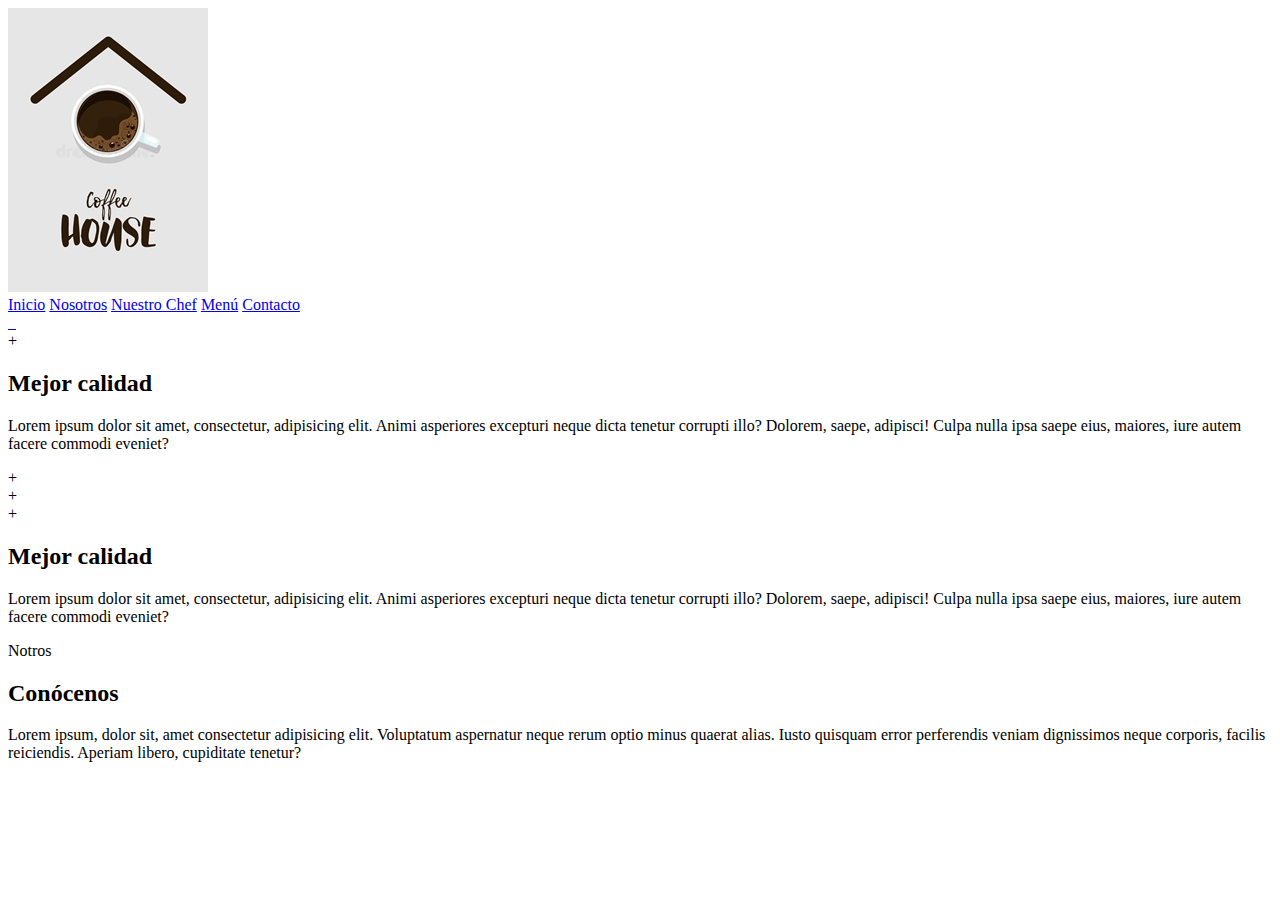
==== Pagina/Coffe and cake/index.html @ a86cb317 "fixing" ====
<!DOCTYPE html>
<html lang="es">
<head>
	<meta charset="UTF-8">
	<meta name="viewport" content="width=device-width, initial-scale=1.0">
	<title>Coffe and cake</title>
	<link rel="stylesheet" type="text/css" href="css/font-awesome.min.css">
	<link rel="preconnect" href="https://fonts.googleapis.com">
	<link rel="preconnect" href="https://fonts.gstatic.com" crossorigin>
	<link href="https://fonts.googleapis.com/css2?family=Playfair+Display&family=Poppins:wght@100&display=swap" rel="stylesheet">
	<link rel="stylesheet" type="text/css" href="css/estilos.css">
</head>
<body>
	
	<!-- encabezado -->
	<header>
		
		<div class="menu-bar-pc">
			<a href="#" class="logo">
				<img src="image/logo.jpg" alt="">
			</a>

			<nav class="menu-principal">
				<a href="#">Inicio</a>
				<a href="#">Nosotros</a>
				<a href="#">Nuestro Chef</a>
				<a href="#">Menú</a>
				<a href="#">Contacto</a>
			</nav>

			<div class="top-redes">
				<a href="#">
					<i class="fa-brands fa-twitter"></i>	
				</a>

				<a href="#">
					<i class="fa-brands fa-facebook"></i>
				</a>

				<a href="#">
					<i class="fa-brands fa-instagram"></i>
				</a>

			</div>
		</div>

	</header>

	<!-- Main -->
	<section class="main">

		<!-- Portada-->
		
		<section class="portada" id="portada">

			<div class="col">
				<div class="foto izq lightbox">
					<div class="overlay">
						<i class="fa-solid fa-plus"></i>
					</div>
				</div>

				<div class="texto">
					<h2>Mejor calidad</h2>
					<p>Lorem ipsum dolor sit amet, consectetur, adipisicing elit. Animi asperiores excepturi neque dicta tenetur corrupti illo? Dolorem, saepe, adipisci! Culpa nulla ipsa saepe eius, maiores, iure autem facere commodi eveniet?</p>
				</div>

				<div class="foto-full izq lightbox">
					<div class="overlay">
						<i class="fa-solid fa-plus"></i>
					</div>
				</div>

			</div>

			<div class="col">
				<div class="foto-full der lightbox">
					<div class="overlay">
						<i class="fa-solid fa-plus"></i>
					</div>
				</div>

				<div class="foto der lightbox">
					<div class="overlay">
						<i class="fa-solid fa-plus"></i>
					</div>
				</div>

				<div class="texto">
					<h2>Mejor calidad</h2>
					<p>Lorem ipsum dolor sit amet, consectetur, adipisicing elit. Animi asperiores excepturi neque dicta tenetur corrupti illo? Dolorem, saepe, adipisci! Culpa nulla ipsa saepe eius, maiores, iure autem facere commodi eveniet?</p>
				</div>

				
			</div>

		</section> <!-- portada -->

		<!-- Nosotros -->
		<section class="notros" id="nosotros">
			<div class="container">
				<div class="col izq">
					<div class="titulo-seccion">
						<p>Notros</p>
						<h2>Conócenos</h2>
					</div>
				</div>
				<div class="col der">
					<div class="texto">
						<p>Lorem ipsum, dolor sit, amet consectetur adipisicing elit. Voluptatum aspernatur neque rerum optio minus quaerat alias. Iusto quisquam error perferendis veniam dignissimos neque corporis, facilis reiciendis. Aperiam libero, cupiditate tenetur?</p>
					</div>
				</div>
			</div>
		</section>

	</section> <!-- main -->
	
</body>
</html>
---- Pagina/Coffe and cake/css/estilos.css ----
.contenedor {
  background: #000;
  width: 400px;
  margin: 0 auto;
  height: 400px;
}
.contenedor h1 {
  color: #fff;
}
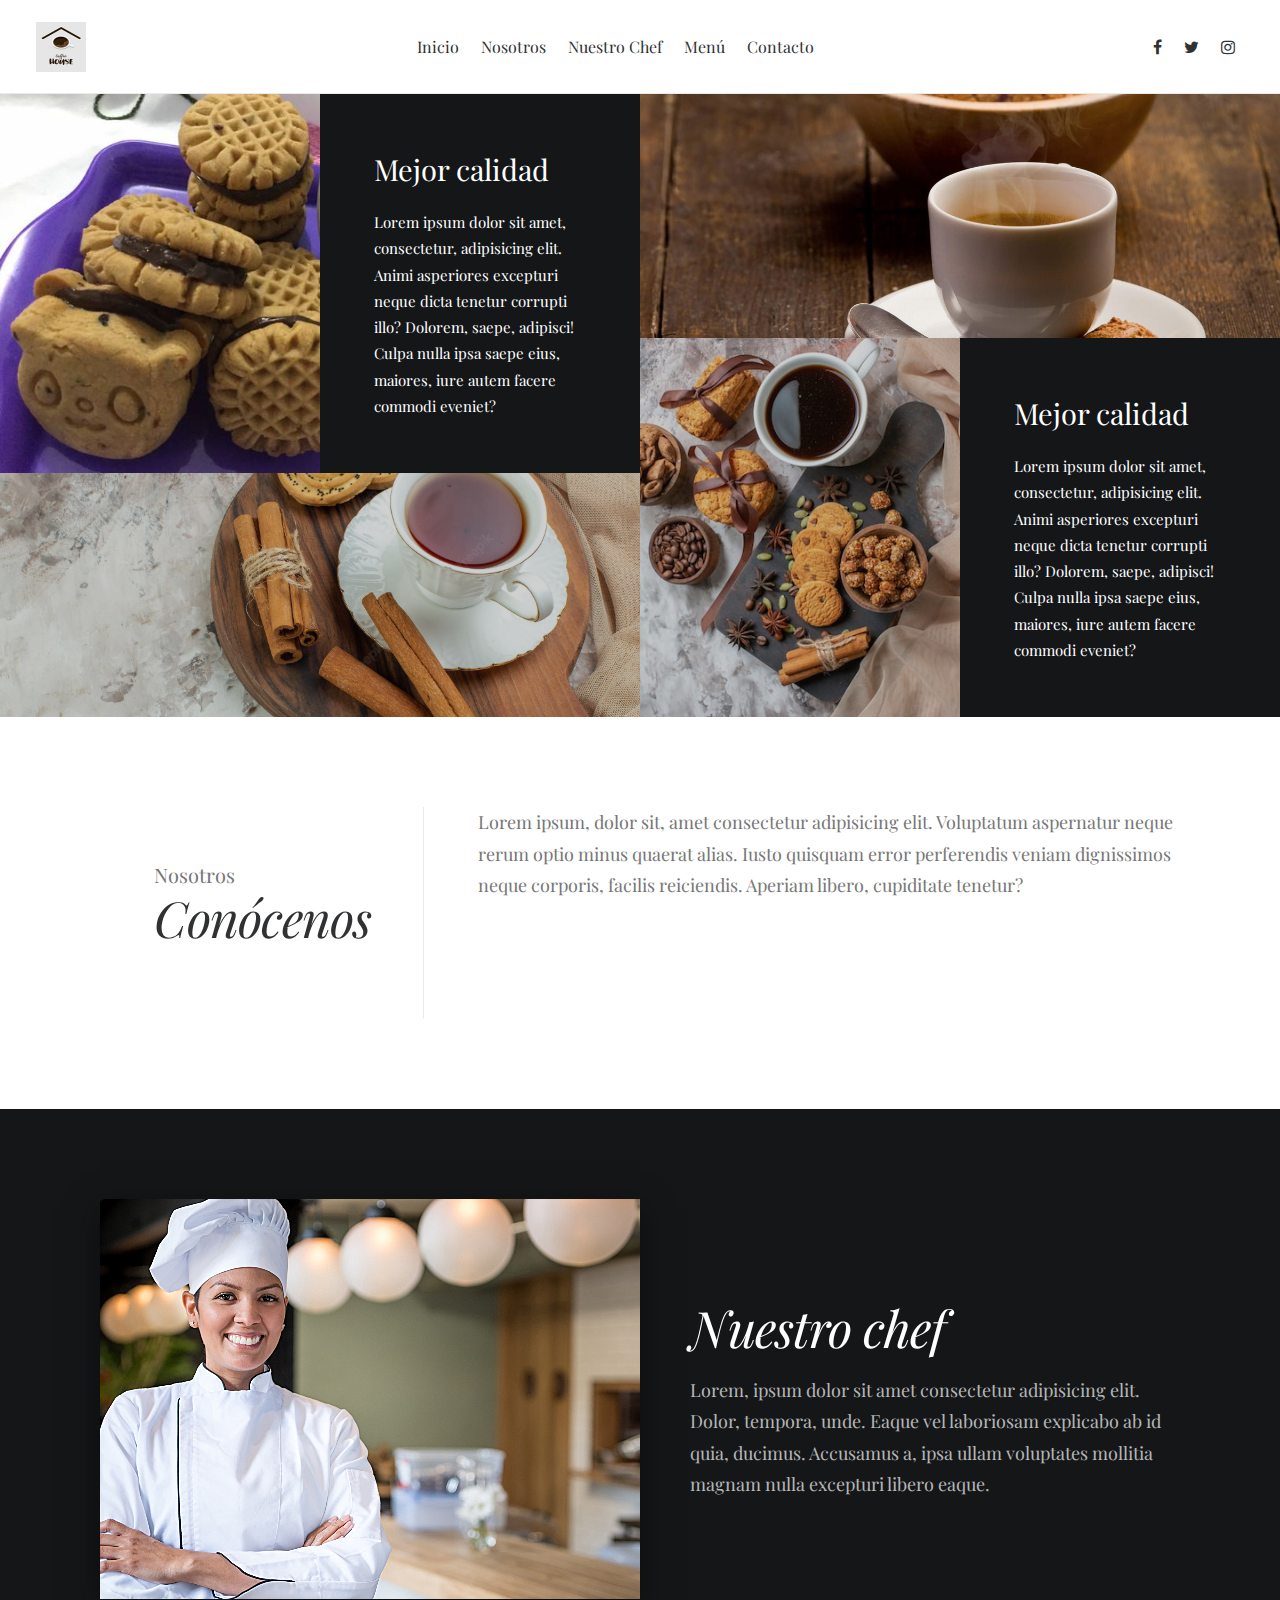
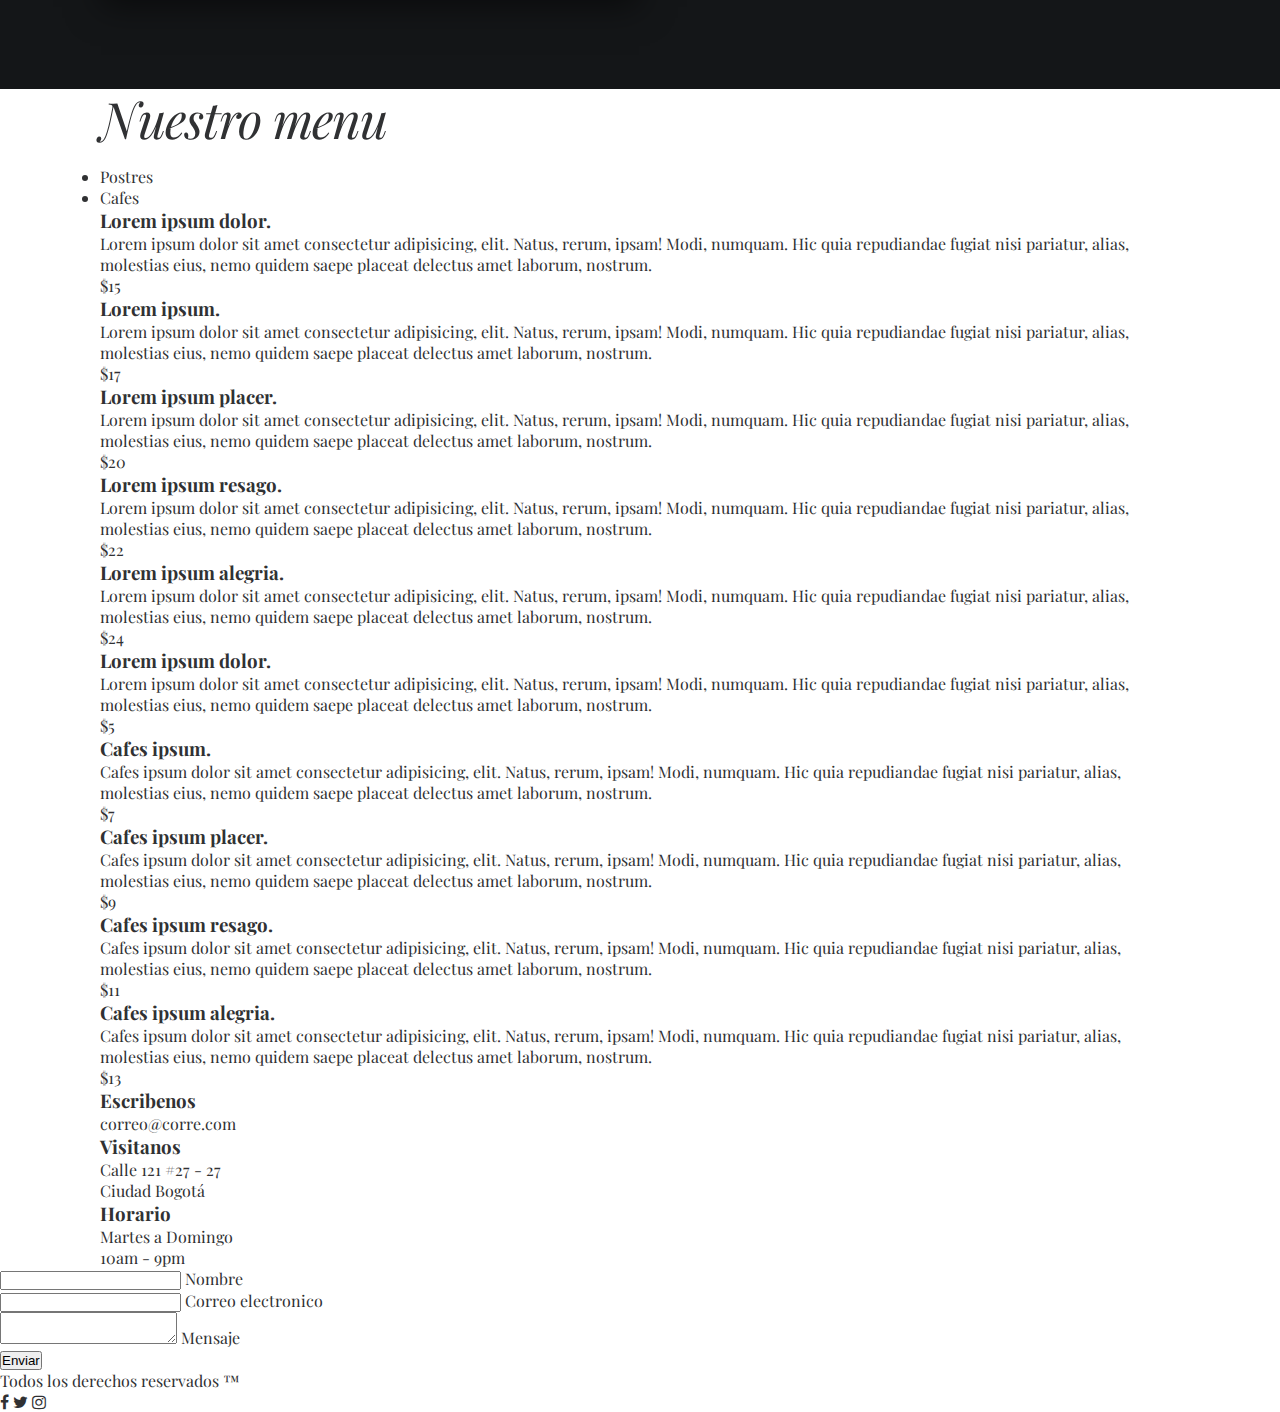
==== commit d4b7d0b1: "fix page" ====
--- a/Pagina/Coffe and cake/index.html
+++ b/Pagina/Coffe and cake/index.html
@@ -3,15 +3,15 @@
 <head>
 	<meta charset="UTF-8">
 	<meta name="viewport" content="width=device-width, initial-scale=1.0">
-	<title>Coffe and cake</title>
-	<link rel="stylesheet" type="text/css" href="css/font-awesome.min.css">
+	<title>Coffe and cake</title>	
+	<link rel="stylesheet" href="https://cdnjs.cloudflare.com/ajax/libs/font-awesome/4.7.0/css/font-awesome.min.css">
 	<link rel="preconnect" href="https://fonts.googleapis.com">
 	<link rel="preconnect" href="https://fonts.gstatic.com" crossorigin>
 	<link href="https://fonts.googleapis.com/css2?family=Playfair+Display&family=Poppins:wght@100&display=swap" rel="stylesheet">
 	<link rel="stylesheet" type="text/css" href="css/estilos.css">
 </head>
 <body>
-	
+
 	<!-- encabezado -->
 	<header>
 		
@@ -30,15 +30,15 @@
 
 			<div class="top-redes">
 				<a href="#">
-					<i class="fa-brands fa-twitter"></i>	
-				</a>
-
-				<a href="#">
-					<i class="fa-brands fa-facebook"></i>
-				</a>
-
-				<a href="#">
-					<i class="fa-brands fa-instagram"></i>
+					<i class="fa fa-facebook"></i>	
+				</a>
+
+				<a href="#">
+					<i class="fa fa-twitter"></i>
+				</a>
+
+				<a href="#">
+					<i class="fa fa-instagram"></i>
 				</a>
 
 			</div>
@@ -56,7 +56,7 @@
 			<div class="col">
 				<div class="foto izq lightbox">
 					<div class="overlay">
-						<i class="fa-solid fa-plus"></i>
+						<i class="fa fa-plus"></i>
 					</div>
 				</div>
 
@@ -67,7 +67,7 @@
 
 				<div class="foto-full izq lightbox">
 					<div class="overlay">
-						<i class="fa-solid fa-plus"></i>
+						<i class="fa fa-plus"></i>
 					</div>
 				</div>
 
@@ -76,13 +76,13 @@
 			<div class="col">
 				<div class="foto-full der lightbox">
 					<div class="overlay">
-						<i class="fa-solid fa-plus"></i>
+						<i class="fa fa-plus"></i>
 					</div>
 				</div>
 
 				<div class="foto der lightbox">
 					<div class="overlay">
-						<i class="fa-solid fa-plus"></i>
+						<i class="fa fa-plus"></i>
 					</div>
 				</div>
 
@@ -97,11 +97,11 @@
 		</section> <!-- portada -->
 
 		<!-- Nosotros -->
-		<section class="notros" id="nosotros">
+		<section class="nosotros" id="nosotros">
 			<div class="container">
 				<div class="col izq">
 					<div class="titulo-seccion">
-						<p>Notros</p>
+						<p>Nosotros</p>
 						<h2>Conócenos</h2>
 					</div>
 				</div>
@@ -111,9 +111,226 @@
 					</div>
 				</div>
 			</div>
-		</section>
+		</section> <!-- Nosotros -->
+
+		<!-- nuestro chef -->
+
+		<section class="chef" id="chef">
+			<div class="container">
+				<div class="col izq">
+					<div class="slider" id="slider">
+						<div class="slide foto1"></div>
+						<div class="slide foto2"></div>
+						<div class="slide foto3"></div>
+					</div>
+				</div>
+
+				<div class="col">
+					<div class="titulo-seccion">
+						<h2>Nuestro chef</h2>
+						<p>Lorem, ipsum dolor sit amet consectetur adipisicing elit. Dolor, tempora, unde. Eaque vel laboriosam explicabo ab id quia, ducimus. Accusamus a, ipsa ullam voluptates mollitia magnam nulla excepturi libero eaque.</p>
+					</div>
+				</div>
+			</div>
+		</section> <!-- nuestro chef -->
+
+		<!-- Nuestro menu	 -->
+
+		<section id="nuestro_menu" class="section menu-platos">
+			<div class="container">
+				<div class="titulo-seccion">
+					<h2>Nuestro menu</h2>
+				</div>
+
+				<div class="contenedor-menu">
+					<ul id="encabezado_menu" class="encabezado">
+						<li><a href="#postres">Postres</a></li>
+						<li><a href="#cafes">Cafes</a></li>
+					</ul>
+
+
+					<div class="contenido" id="contenido_menu">
+						<!-- Menu postres -->
+						<div id="postres">
+							<div class="item">
+								<div class="col izq">
+									<h3>Lorem ipsum dolor.</h3>
+									<p>Lorem ipsum dolor sit amet consectetur adipisicing, elit. Natus, rerum, ipsam! Modi, numquam. Hic quia repudiandae fugiat nisi pariatur, alias, molestias eius, nemo quidem saepe placeat delectus amet laborum, nostrum.</p>
+								</div>
+								<div class="col der">
+									<p class="precio">$15</p>
+								</div>
+							</div>
+							<div id="postres">
+							<div class="item">
+								<div class="col izq">
+									<h3>Lorem ipsum.</h3>
+									<p>Lorem ipsum dolor sit amet consectetur adipisicing, elit. Natus, rerum, ipsam! Modi, numquam. Hic quia repudiandae fugiat nisi pariatur, alias, molestias eius, nemo quidem saepe placeat delectus amet laborum, nostrum.</p>
+								</div>
+								<div class="col der">
+									<p class="precio">$17</p>
+								</div>
+							</div>
+							<div id="postres">
+							<div class="item">
+								<div class="col izq">
+									<h3>Lorem ipsum placer.</h3>
+									<p>Lorem ipsum dolor sit amet consectetur adipisicing, elit. Natus, rerum, ipsam! Modi, numquam. Hic quia repudiandae fugiat nisi pariatur, alias, molestias eius, nemo quidem saepe placeat delectus amet laborum, nostrum.</p>
+								</div>
+								<div class="col der">
+									<p class="precio">$20</p>
+								</div>
+							</div>
+							<div id="postres">
+							<div class="item">
+								<div class="col izq">
+									<h3>Lorem ipsum resago.</h3>
+									<p>Lorem ipsum dolor sit amet consectetur adipisicing, elit. Natus, rerum, ipsam! Modi, numquam. Hic quia repudiandae fugiat nisi pariatur, alias, molestias eius, nemo quidem saepe placeat delectus amet laborum, nostrum.</p>
+								</div>
+								<div class="col der">
+									<p class="precio">$22</p>
+								</div>
+							</div>
+							<div id="postres">
+							<div class="item">
+								<div class="col izq">
+									<h3>Lorem ipsum alegria.</h3>
+									<p>Lorem ipsum dolor sit amet consectetur adipisicing, elit. Natus, rerum, ipsam! Modi, numquam. Hic quia repudiandae fugiat nisi pariatur, alias, molestias eius, nemo quidem saepe placeat delectus amet laborum, nostrum.</p>
+								</div>
+								<div class="col der">
+									<p class="precio">$24</p>
+								</div>
+							</div>
+						</div> <!-- Menu Postres -->
+
+						<!-- Menu Cafes -->
+						<div id="cafes">
+							<div class="item">
+								<div class="col izq">
+									<h3>Lorem ipsum dolor.</h3>
+									<p>Lorem ipsum dolor sit amet consectetur adipisicing, elit. Natus, rerum, ipsam! Modi, numquam. Hic quia repudiandae fugiat nisi pariatur, alias, molestias eius, nemo quidem saepe placeat delectus amet laborum, nostrum.</p>
+								</div>
+								<div class="col der">
+									<p class="precio">$5</p>
+								</div>
+							</div>
+							<div id="cafes">
+							<div class="item">
+								<div class="col izq">
+									<h3>Cafes ipsum.</h3>
+									<p>Cafes ipsum dolor sit amet consectetur adipisicing, elit. Natus, rerum, ipsam! Modi, numquam. Hic quia repudiandae fugiat nisi pariatur, alias, molestias eius, nemo quidem saepe placeat delectus amet laborum, nostrum.</p>
+								</div>
+								<div class="col der">
+									<p class="precio">$7</p>
+								</div>
+							</div>
+							<div id="cafes">
+							<div class="item">
+								<div class="col izq">
+									<h3>Cafes ipsum placer.</h3>
+									<p>Cafes ipsum dolor sit amet consectetur adipisicing, elit. Natus, rerum, ipsam! Modi, numquam. Hic quia repudiandae fugiat nisi pariatur, alias, molestias eius, nemo quidem saepe placeat delectus amet laborum, nostrum.</p>
+								</div>
+								<div class="col der">
+									<p class="precio">$9</p>
+								</div>
+							</div>
+							<div id="cafes">
+							<div class="item">
+								<div class="col izq">
+									<h3>Cafes ipsum resago.</h3>
+									<p>Cafes ipsum dolor sit amet consectetur adipisicing, elit. Natus, rerum, ipsam! Modi, numquam. Hic quia repudiandae fugiat nisi pariatur, alias, molestias eius, nemo quidem saepe placeat delectus amet laborum, nostrum.</p>
+								</div>
+								<div class="col der">
+									<p class="precio">$11</p>
+								</div>
+							</div>
+							<div id="cafes">
+							<div class="item">
+								<div class="col izq">
+									<h3>Cafes ipsum alegria.</h3>
+									<p>Cafes ipsum dolor sit amet consectetur adipisicing, elit. Natus, rerum, ipsam! Modi, numquam. Hic quia repudiandae fugiat nisi pariatur, alias, molestias eius, nemo quidem saepe placeat delectus amet laborum, nostrum.</p>
+								</div>
+								<div class="col der">
+									<p class="precio">$13</p>
+								</div>
+							</div>
+						</div> <!-- Menu Cafes -->
+					</div>
+				</div>
+			</div>
+		</section> <!-- Nuestro Menu -->
+
+		<!-- Contacto -->
+
+		<section class="contacto" id="contacto">
+			
+			<div class="datos parallax">
+				<div class="overlay">
+					
+				</div>
+				<div class="container">
+					<div class="blurb">
+						<h3>Escribenos</h3>
+						<p>correo@corre.com</p>
+					</div>
+
+					<div class="blurb">
+						<h3>Visitanos</h3>
+						<p>Calle 121 #27 - 27 <br> Ciudad Bogotá</p>
+					</div>
+
+					<div class="blurb">
+						<h3>Horario</h3>
+						<p>Martes a Domingo <br> 10am - 9pm</p>
+					</div>
+				</div>
+			</div>
+
+			<div class="formulario">
+				<form action="" class="formulario_contacto" name="formulario_contacto">
+					<div>
+						<div class="input-group">
+							<input type="text" id="nombre" name="nombre">
+							<label class="label" for="nombre">Nombre</label>
+						</div>
+
+						<div class="input-group">
+							<input type="email" id="email" name="email">
+							<label class="label" for="email">Correo electronico</label>
+						</div>
+
+						<div class="input-group">
+							<textarea name="mensaje" id="mensaje"></textarea>
+							<label class="label" for="mensaje">Mensaje</label>
+						</div>
+
+						<input type="submit" value="Enviar">
+
+					</div>
+				</form>
+			</div>
+
+		</section> <!-- contacto -->
 
 	</section> <!-- main -->
+
+	<footer>
+		<p class="copyright">Todos los derechos reservados ™</p>
+		<div class="bottom-redes">
+				<a href="#">
+					<i class="fa fa-facebook"></i>	
+				</a>
+
+				<a href="#">
+					<i class="fa fa-twitter"></i>
+				</a>
+
+				<a href="#">
+					<i class="fa fa-instagram"></i>
+				</a>
+
+			</div>
+	</footer>
 	
 </body>
 </html>--- a/Pagina/Coffe and cake/css/estilos.css
+++ b/Pagina/Coffe and cake/css/estilos.css
@@ -1,9 +1,291 @@
-.contenedor {
-  background: #000;
-  width: 400px;
+/*------------------------------------------------*/
+/*Variables*/
+/*------------------------------------------------*/
+/*Colores*/
+/*Fuentes*/
+/*------------------------------------------------*/
+/*Generales*/
+/*------------------------------------------------*/
+* {
+  margin: 0;
+  padding: 0;
+  -webkit-box-sizing: border-box;
+  box-sizing: border-box;
+}
+body {
+  font-size: 16px;
+  font-family: 'Playfair Display', serif;
+  color: #303133;
+}
+.container {
+  widows: 90%;
+  max-width: 1080px;
   margin: 0 auto;
-  height: 400px;
-}
-.contenedor h1 {
+}
+img {
+  vertical-align: top;
+  max-width: 100%;
+}
+a {
+  text-decoration: none;
+  color: #303133;
+  -webkit-transition: all 0.3s ease;
+  transition: all 0.3s ease;
+}
+a:hover {
+  color: rgba(48, 49, 51, 0.5);
+}
+.titulo-seccion h2 {
+  font-size: 3.125rem;
+  font-weight: 400;
+  line-height: 3.6875rem;
+  margin-bottom: 1.125rem;
+  font-style: italic;
+  letter-spacing: -0.02em;
+}
+.titulo-seccion p {
+  font-size: 1.25rem;
+  color: #777;
+}
+/*------------------------------------------------*/
+/*Encabezado*/
+/*------------------------------------------------*/
+header .menu-bar-pc {
+  background: #fff;
+  width: 100%;
+  position: fixed;
+  z-index: 99;
+  top: 0;
+  padding: 0 2.25rem;
+  display: -webkit-box;
+  display: -ms-flexbox;
+  display: flex;
+  -webkit-box-orient: horizontal;
+  -webkit-box-direction: normal;
+      -ms-flex-direction: row;
+          flex-direction: row;
+  -webkit-box-pack: justify;
+      -ms-flex-pack: justify;
+          justify-content: space-between;
+  -webkit-box-align: center;
+      -ms-flex-align: center;
+          align-items: center;
+  min-height: 5.875rem;
+  border-bottom: 1px solid #eaeaea;
+}
+header .menu-bar-pc .logo {
+  max-width: 3.125rem;
+}
+header .menu-bar-pc .menu-principal a {
+  padding: 0 0.5625rem;
+}
+header .menu-bar-pc .top-redes a {
+  padding: 0 0.5625rem;
+}
+/*------------------------------------------------*/
+/*Main*/
+/*------------------------------------------------*/
+.main {
+  margin-top: 5.875rem;
+  /*portada*/
+  /*Nosotros*/
+}
+.main .portada {
+  display: -webkit-box;
+  display: -ms-flexbox;
+  display: flex;
+  -ms-flex-wrap: wrap;
+      flex-wrap: wrap;
+  -webkit-box-pack: justify;
+      -ms-flex-pack: justify;
+          justify-content: space-between;
+}
+.main .portada .col {
+  width: 50%;
+  background: #141618;
   color: #fff;
-}
+  display: -webkit-box;
+  display: -ms-flexbox;
+  display: flex;
+  -ms-flex-wrap: wrap;
+      flex-wrap: wrap;
+}
+.main .portada .col .foto {
+  background-size: cover;
+  background-position: center;
+  width: 50%;
+}
+.main .portada .col .foto.izq {
+  background-image: url('../image/portada 1.jpg');
+  background-position: left;
+}
+.main .portada .col .foto.der {
+  background-image: url('../image/portada 4.jpg');
+  opacity: 0.8;
+}
+.main .portada .col .foto .overlay {
+  opacity: 0;
+  width: 100%;
+  height: 100%;
+  background: rgba(20, 22, 24, 0.4);
+  position: relative;
+  cursor: pointer;
+  -webkit-transition: all 0.3s ease;
+  transition: all 0.3s ease;
+}
+.main .portada .col .foto .overlay:hover {
+  opacity: 2;
+}
+.main .portada .col .foto .overlay i {
+  position: absolute;
+  top: 50%;
+  left: 50%;
+  -webkit-transform: translate(-50%, -50%);
+          transform: translate(-50%, -50%);
+  font-size: 1.5625rem;
+}
+.main .portada .col .texto {
+  width: 50%;
+  padding: 3.375rem;
+}
+.main .portada .col .texto h2 {
+  font-size: 1.8125rem;
+  font-weight: 400;
+  line-height: 2.6875rem;
+  margin-bottom: 1.125rem;
+}
+.main .portada .col .texto p {
+  font-size: 0.9375rem;
+  line-height: 1.75;
+}
+.main .portada .col .foto-full {
+  width: 100%;
+  min-height: 15.25rem;
+  background-size: cover;
+  background-position: center;
+}
+.main .portada .col .foto-full.izq {
+  background-image: url('../image/portada 2.jpg');
+  opacity: 0.8;
+}
+.main .portada .col .foto-full.der {
+  background-image: url('../image/portada 3.jpg');
+}
+.main .portada .col .foto-full .overlay {
+  opacity: 0;
+  width: 100%;
+  height: 100%;
+  background: rgba(20, 22, 24, 0.4);
+  position: relative;
+  cursor: pointer;
+  -webkit-transition: all 0.3s ease;
+  transition: all 0.3s ease;
+}
+.main .portada .col .foto-full .overlay:hover {
+  opacity: 2;
+}
+.main .portada .col .foto-full .overlay i {
+  position: absolute;
+  top: 50%;
+  left: 50%;
+  -webkit-transform: translate(-50%, -50%);
+          transform: translate(-50%, -50%);
+  font-size: 1.5625rem;
+}
+.main .nosotros {
+  padding: 5.625rem 0;
+}
+.main .nosotros .container {
+  display: -webkit-box;
+  display: -ms-flexbox;
+  display: flex;
+  -webkit-box-orient: horizontal;
+  -webkit-box-direction: normal;
+      -ms-flex-direction: row;
+          flex-direction: row;
+  -ms-flex-wrap: wrap;
+      flex-wrap: wrap;
+}
+.main .nosotros .container .col.izq {
+  width: 30%;
+  border-right: 1px solid #eaeaea;
+  display: -webkit-box;
+  display: -ms-flexbox;
+  display: flex;
+  -webkit-box-align: center;
+      -ms-flex-align: center;
+          align-items: center;
+  padding: 5%;
+}
+.main .nosotros .container .col.der {
+  width: 70%;
+  padding-left: 5%;
+}
+.main .nosotros .container .col.der .texto p {
+  font-size: 1.125rem;
+  line-height: 1.75;
+  color: #777;
+}
+.main .chef {
+  background: #141618;
+  padding: 5.625rem 0;
+}
+.main .chef .container {
+  display: -webkit-box;
+  display: -ms-flexbox;
+  display: flex;
+  -webkit-box-orient: horizontal;
+  -webkit-box-direction: normal;
+      -ms-flex-direction: row;
+          flex-direction: row;
+  -ms-flex-wrap: wrap;
+      flex-wrap: wrap;
+  -webkit-box-align: center;
+      -ms-flex-align: center;
+          align-items: center;
+}
+.main .chef .container .col {
+  width: 50%;
+}
+.main .chef .container .col.izq {
+  -webkit-box-shadow: 0px 9px 32px -1px rgba(0, 0, 0, 0.5);
+          box-shadow: 0px 9px 32px -1px rgba(0, 0, 0, 0.5);
+  overflow: hidden;
+}
+.main .chef .container .col .titulo-seccion {
+  padding: 3.125rem;
+  padding-right: 0;
+}
+.main .chef .container .col .titulo-seccion h2 {
+  color: #fff;
+}
+.main .chef .container .col .titulo-seccion p {
+  color: rgba(255, 255, 255, 0.7);
+  padding-bottom: 1.125rem;
+  font-size: 1.125rem;
+  line-height: 1.75;
+}
+.main .chef .container .col .titulo-seccion p:last-child {
+  padding-bottom: 0;
+}
+.main .chef .container .col .slider {
+  width: 300%;
+  display: -webkit-box;
+  display: -ms-flexbox;
+  display: flex;
+}
+.main .chef .container .col .slider .slide {
+  width: 100%;
+  min-height: 400px;
+  background-size: cover;
+  background-position: center;
+}
+.main .chef .container .col .slider .slide.foto1 {
+  background-image: url('../image/chef.jpeg');
+}
+.main .chef .container .col .slider .slide.foto2 {
+  background-image: url('../image/chef2.jpg');
+}
+.main .chef .container .col .slider .slide.foto3 {
+  background-image: url('../image/chef3.jpeg');
+}
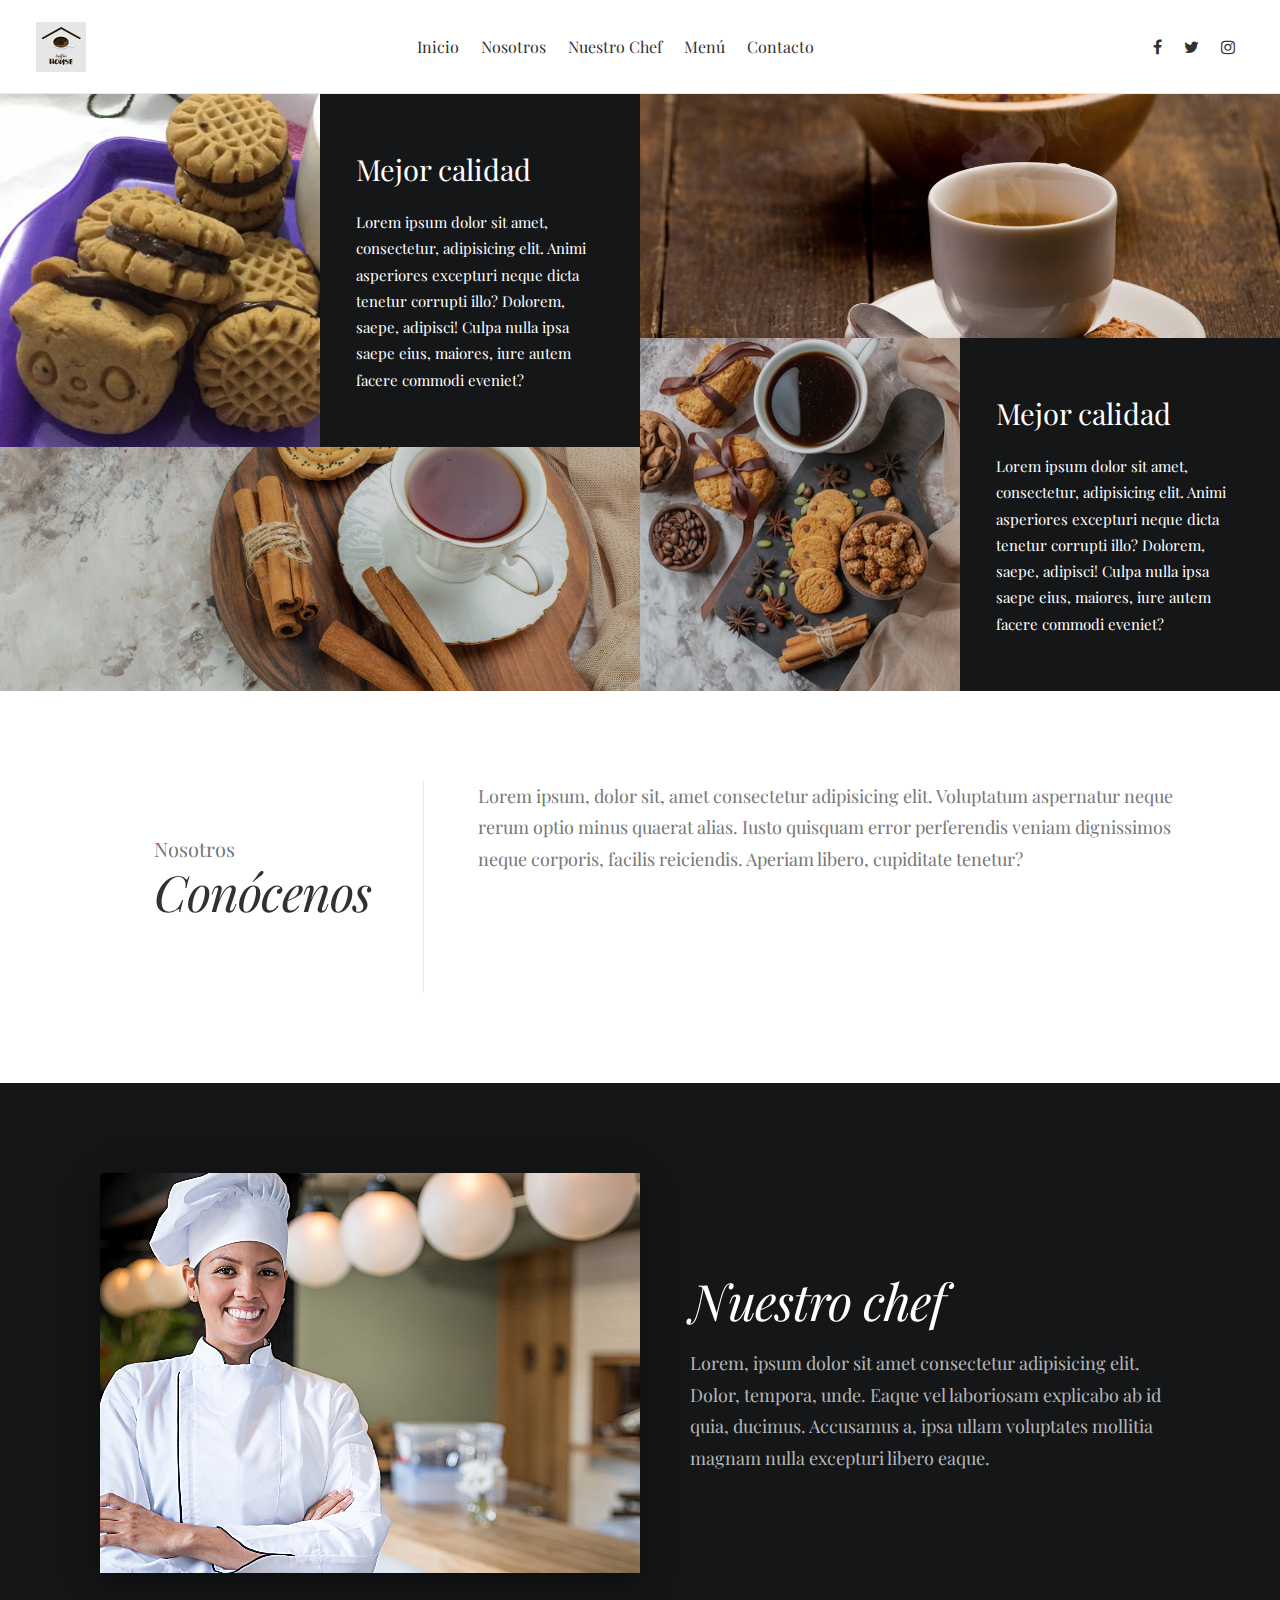
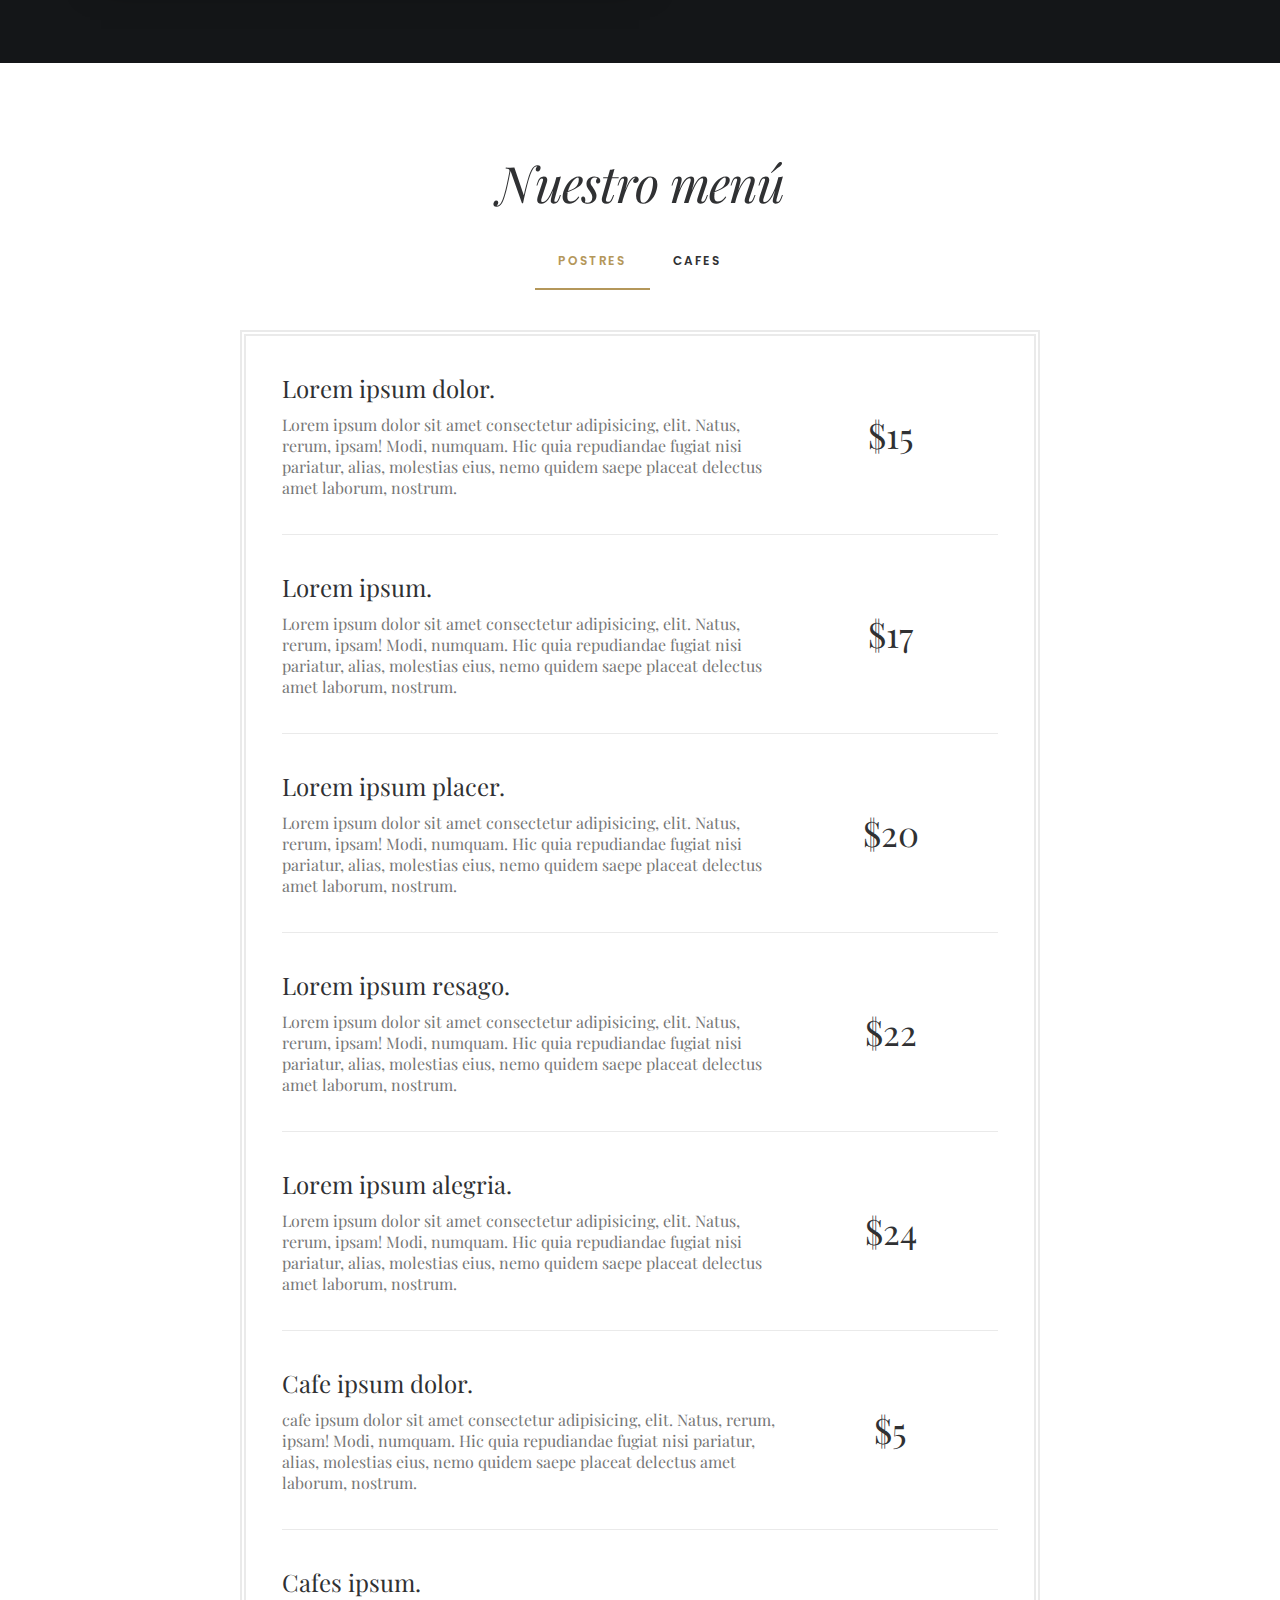
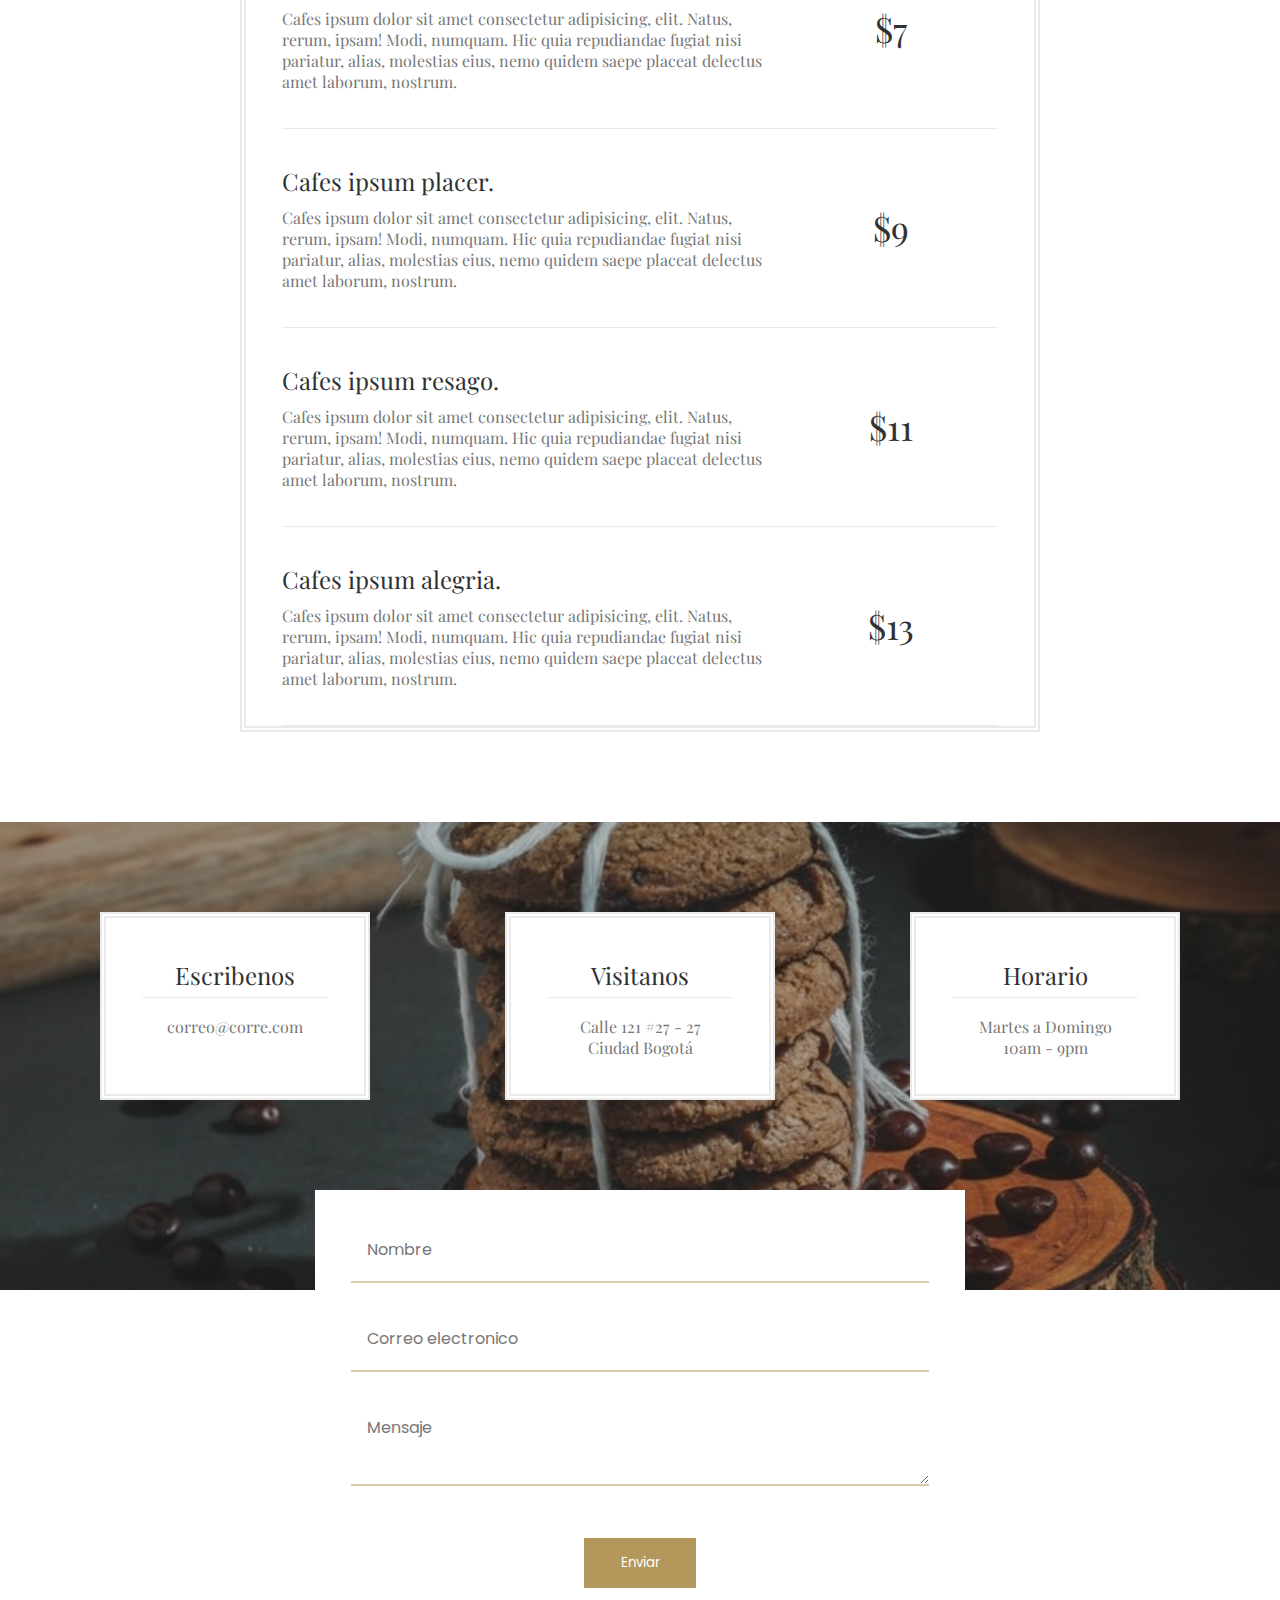
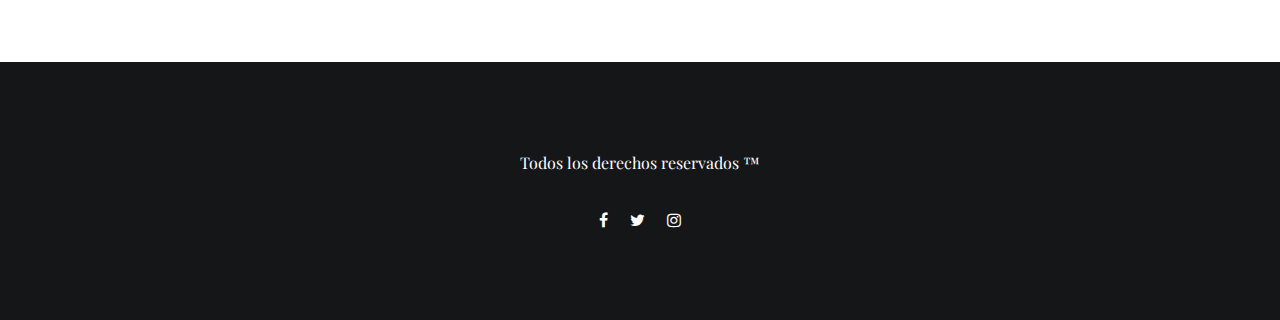
==== commit 51ec06e9: "page" ====
--- a/Pagina/Coffe and cake/index.html
+++ b/Pagina/Coffe and cake/index.html
@@ -139,19 +139,19 @@
 		<section id="nuestro_menu" class="section menu-platos">
 			<div class="container">
 				<div class="titulo-seccion">
-					<h2>Nuestro menu</h2>
+					<h2>Nuestro menú</h2>
 				</div>
 
 				<div class="contenedor-menu">
 					<ul id="encabezado_menu" class="encabezado">
-						<li><a href="#postres">Postres</a></li>
+						<li class="active"><a href="#postres">Postres</a></li>
 						<li><a href="#cafes">Cafes</a></li>
 					</ul>
 
 
 					<div class="contenido" id="contenido_menu">
 						<!-- Menu postres -->
-						<div id="postres">
+						<div  id="postres" class="active">
 							<div class="item">
 								<div class="col izq">
 									<h3>Lorem ipsum dolor.</h3>
@@ -207,8 +207,8 @@
 						<div id="cafes">
 							<div class="item">
 								<div class="col izq">
-									<h3>Lorem ipsum dolor.</h3>
-									<p>Lorem ipsum dolor sit amet consectetur adipisicing, elit. Natus, rerum, ipsam! Modi, numquam. Hic quia repudiandae fugiat nisi pariatur, alias, molestias eius, nemo quidem saepe placeat delectus amet laborum, nostrum.</p>
+									<h3>Cafe ipsum dolor.</h3>
+									<p>cafe ipsum dolor sit amet consectetur adipisicing, elit. Natus, rerum, ipsam! Modi, numquam. Hic quia repudiandae fugiat nisi pariatur, alias, molestias eius, nemo quidem saepe placeat delectus amet laborum, nostrum.</p>
 								</div>
 								<div class="col der">
 									<p class="precio">$5</p>
--- a/Pagina/Coffe and cake/css/estilos.css
+++ b/Pagina/Coffe and cake/css/estilos.css
@@ -289,3 +289,326 @@
 .main .chef .container .col .slider .slide.foto3 {
   background-image: url('../image/chef3.jpeg');
 }
+.main .menu-platos {
+  padding: 5.625rem 0;
+}
+.main .menu-platos .container .titulo-seccion h2 {
+  text-align: center;
+}
+.main .menu-platos .container .contenedor-menu {
+  margin-top: 2.5rem;
+}
+.main .menu-platos .container .contenedor-menu .encabezado {
+  font-weight: 600;
+  font-family: 'Poppins', serif;
+  letter-spacing: 0.1rem;
+  text-transform: uppercase;
+  list-style: none;
+  display: -webkit-box;
+  display: -ms-flexbox;
+  display: flex;
+  -webkit-box-pack: center;
+      -ms-flex-pack: center;
+          justify-content: center;
+}
+.main .menu-platos .container .contenedor-menu .encabezado li a {
+  font-size: 0.75rem;
+  padding: 0 1.4375rem 1.125rem 1.4375rem;
+  display: block;
+  cursor: pointer;
+  -webkit-transition: all 0.3s ease;
+  transition: all 0.3s ease;
+  border-bottom: 2px solid transparent;
+}
+.main .menu-platos .container .contenedor-menu .encabezado li a:hover {
+  color: #b4975a;
+}
+.main .menu-platos .container .contenedor-menu .encabezado li.active a {
+  color: #b4975a;
+  border-bottom: 2px solid #b4975a;
+}
+.main .menu-platos .container .contenedor-menu .contenido {
+  max-width: 50rem;
+  margin: 0 auto;
+  margin-top: 2.5rem;
+  border: 6px double #eaeaea;
+  padding: 0 2.25rem;
+}
+.main .menu-platos .container .contenedor-menu .contenido > div {
+  display: none;
+  -webkit-transition: all 0.3s ease;
+  transition: all 0.3s ease;
+}
+.main .menu-platos .container .contenedor-menu .contenido .active {
+  display: block;
+}
+.main .menu-platos .container .contenedor-menu .contenido .item {
+  display: -webkit-box;
+  display: -ms-flexbox;
+  display: flex;
+  -webkit-box-pack: justify;
+      -ms-flex-pack: justify;
+          justify-content: space-between;
+  -ms-flex-wrap: wrap;
+      flex-wrap: wrap;
+  -webkit-box-align: center;
+      -ms-flex-align: center;
+          align-items: center;
+  padding: 2.25rem 0;
+  border-bottom: 1px solid #eaeaea;
+}
+.main .menu-platos .container .contenedor-menu .contenido .item .col.izq {
+  width: 70%;
+}
+.main .menu-platos .container .contenedor-menu .contenido .item .col.izq h3 {
+  font-size: 1.5rem;
+  font-weight: 400;
+  margin-bottom: 0.625rem;
+}
+.main .menu-platos .container .contenedor-menu .contenido .item .col.izq p {
+  font-size: 1rem;
+  color: #777;
+}
+.main .menu-platos .container .contenedor-menu .contenido .item .col.der {
+  width: 30%;
+  text-align: center;
+  font-size: 2.1875rem;
+}
+.main .contacto .datos {
+  padding: 5.625rem 0 11.875rem 0;
+  position: relative;
+  background-image: url(../image/contacto.jpg);
+  background-size: cover;
+  background-position: center;
+}
+.main .contacto .datos .overlay {
+  position: absolute;
+  width: 100%;
+  height: 100%;
+  background: rgba(20, 22, 24, 0.3);
+  top: 0;
+  z-index: 1;
+}
+.main .contacto .datos .container {
+  position: relative;
+  z-index: 2;
+  display: -webkit-box;
+  display: -ms-flexbox;
+  display: flex;
+  -webkit-box-pack: justify;
+      -ms-flex-pack: justify;
+          justify-content: space-between;
+  -ms-flex-wrap: wrap;
+      flex-wrap: wrap;
+}
+.main .contacto .datos .container .blurb {
+  background: #fff;
+  border: 6px double #eaeaea;
+  padding: 2.25rem;
+  text-align: center;
+  width: 25%;
+}
+.main .contacto .datos .container .blurb h3 {
+  font-size: 1.5rem;
+  font-weight: 400;
+  line-height: 2.6875rem;
+  margin-bottom: 1.125rem;
+  border-bottom: 1px solid #eaeaea;
+}
+.main .contacto .datos .container .blurb p {
+  font-size: 1rem;
+  color: #777;
+}
+.main .contacto .formulario {
+  position: relative;
+  z-index: 3;
+  background: #fff;
+  max-width: 40.625rem;
+  margin: 0 auto;
+  padding: 2.25rem;
+  margin-top: -6.25rem;
+  width: 90%;
+}
+.main .contacto .formulario .formulario_contacto .input-group {
+  position: relative;
+  margin-bottom: 2rem;
+}
+.main .contacto .formulario .formulario_contacto .input-group input[type="text"],
+.main .contacto .formulario .formulario_contacto .input-group input[type="email"],
+.main .contacto .formulario .formulario_contacto .input-group textarea {
+  font-size: 1rem;
+  font-family: 'Poppins', serif;
+  color: #303133;
+  width: 100%;
+  outline: none;
+  padding: 0.9375rem 0;
+  background: none;
+  border: none;
+  border-bottom: 2px solid rgba(180, 151, 90, 0.5);
+  vertical-align: top;
+}
+.main .contacto .formulario .formulario_contacto .input-group input[type="text"]:focus,
+.main .contacto .formulario .formulario_contacto .input-group input[type="email"]:focus,
+.main .contacto .formulario .formulario_contacto .input-group textarea:focus {
+  border-bottom: 2px solid #b4975a;
+}
+.main .contacto .formulario .formulario_contacto .input-group textarea {
+  max-width: 100%;
+  max-height: 10.25rem;
+  min-height: 5.125rem;
+  min-width: 100%;
+}
+.main .contacto .formulario .formulario_contacto .input-group label {
+  color: #777;
+  font-family: 'Poppins', serif;
+}
+.main .contacto .formulario .formulario_contacto .input-group label.label {
+  position: absolute;
+  top: 1rem;
+  left: 0;
+  font-size: 1rem;
+  line-height: 1rem;
+  margin-left: 1rem;
+  -webkit-transition: all 0.3s ease;
+  transition: all 0.3s ease;
+}
+.main .contacto .formulario .formulario_contacto .input-group label.label.active {
+  top: -0.75rem;
+  margin-left: 0;
+  font-size: 0.75rem;
+  line-height: 0.75rem;
+  color: #777;
+}
+.main .contacto .formulario .formulario_contacto .input-group .erro {
+  position: absolute;
+  color: #ff3b3b;
+  font-family: 'Poppins', serif;
+  font-size: 0.875rem;
+}
+.main .contacto .formulario .formulario_contacto input[type="submit"] {
+  font-family: 'Poppins', serif;
+  background: #b4975a;
+  color: #fff;
+  border-radius: 1px;
+  border: 2px solid #fff;
+  cursor: pointer;
+  display: block;
+  margin: 0 auto;
+  margin-top: 3.125rem;
+  padding: 0.9375rem;
+  width: 20%;
+  outline: none;
+  -webkit-transition: all 0.3s ease;
+  transition: all 0.3s ease;
+}
+.main .contacto .formulario .formulario_contacto input[type="submit"]:hover {
+  background: #856e3c;
+}
+/*------------------------------------------------*/
+/*pie de pagina*/
+/*------------------------------------------------*/
+footer {
+  margin-top: 2.25rem;
+  background: #141618;
+  padding: 5.625rem 0;
+  text-align: center;
+  color: #fff;
+}
+footer .bottom-redes {
+  margin-top: 2.25rem;
+}
+footer .bottom-redes a {
+  padding: 0 0.5625rem;
+  color: #fff;
+  -webkit-transition: all 0.3s ease;
+  transition: all 0.3s ease;
+}
+footer .bottom-redes a:hover {
+  color: #b4975a;
+}
+/*------------------------------------------------*/
+/*Media Queries*/
+/*------------------------------------------------*/
+@media all and (max-width: 1500px) {
+  .main .portada .col .texto {
+    padding-left: 2.25rem;
+    padding-right: 2.25rem;
+  }
+}
+@media all and (max-width: 1199px) {
+  .main .portada .col .foto {
+    display: none;
+  }
+  .main .portada .col .foto {
+    width: 100%;
+  }
+}
+@media all and (max-width: 980px) {
+  .main .nosotros .container .col.izq {
+    width: 100%;
+    border-right: none;
+    border-bottom: 1px solid #eaeaea;
+    text-align: center;
+    display: block;
+    padding: 0;
+    margin-bottom: 2.25rem;
+  }
+  .main .nosotros .container .col.der {
+    width: 100%;
+    text-align: justify;
+    padding-left: 0;
+  }
+  .main .contacto .datos .container .blurb {
+    width: 100%;
+    max-width: 40.625rem;
+    margin: 0 auto;
+    margin-bottom: 2.25rem;
+  }
+  .main .contacto .datos .container .blurb:last-child {
+    margin-bottom: 0;
+  }
+}
+@media all and (max-width: 800px) {
+  .main .portada .col {
+    width: 100%;
+  }
+  .main .portada .col .foto-full.izq {
+    display: none;
+  }
+  .main .portada .col .texto h2 {
+    text-align: center;
+  }
+  .main .portada .col .texto p {
+    text-align: justify;
+  }
+  .main .chef .container .col {
+    width: 100%;
+  }
+  .main .chef .container .col .titulo-seccion {
+    padding-left: 0;
+    padding-bottom: 0;
+    text-align: center;
+  }
+}
+@media all and (max-width: 580px) {
+  .titulo-seccion h2 {
+    font-size: 2rem;
+  }
+  .main .nosotros .container .col.der .texto p {
+    font-size: 1rem;
+  }
+  .main .chef .container .col .titulo-seccion p {
+    font-size: 1rem;
+  }
+  .main .menu-platos .container .contenedor-menu .contenido .item .col.izq {
+    width: 100%;
+    text-align: center;
+    margin-bottom: 0.625rem;
+  }
+  .main .menu-platos .container .contenedor-menu .contenido .item .col.der {
+    width: 100%;
+  }
+  .main .contacto .formulario .formulario_contacto input[type="submit"] {
+    width: 100%;
+  }
+}
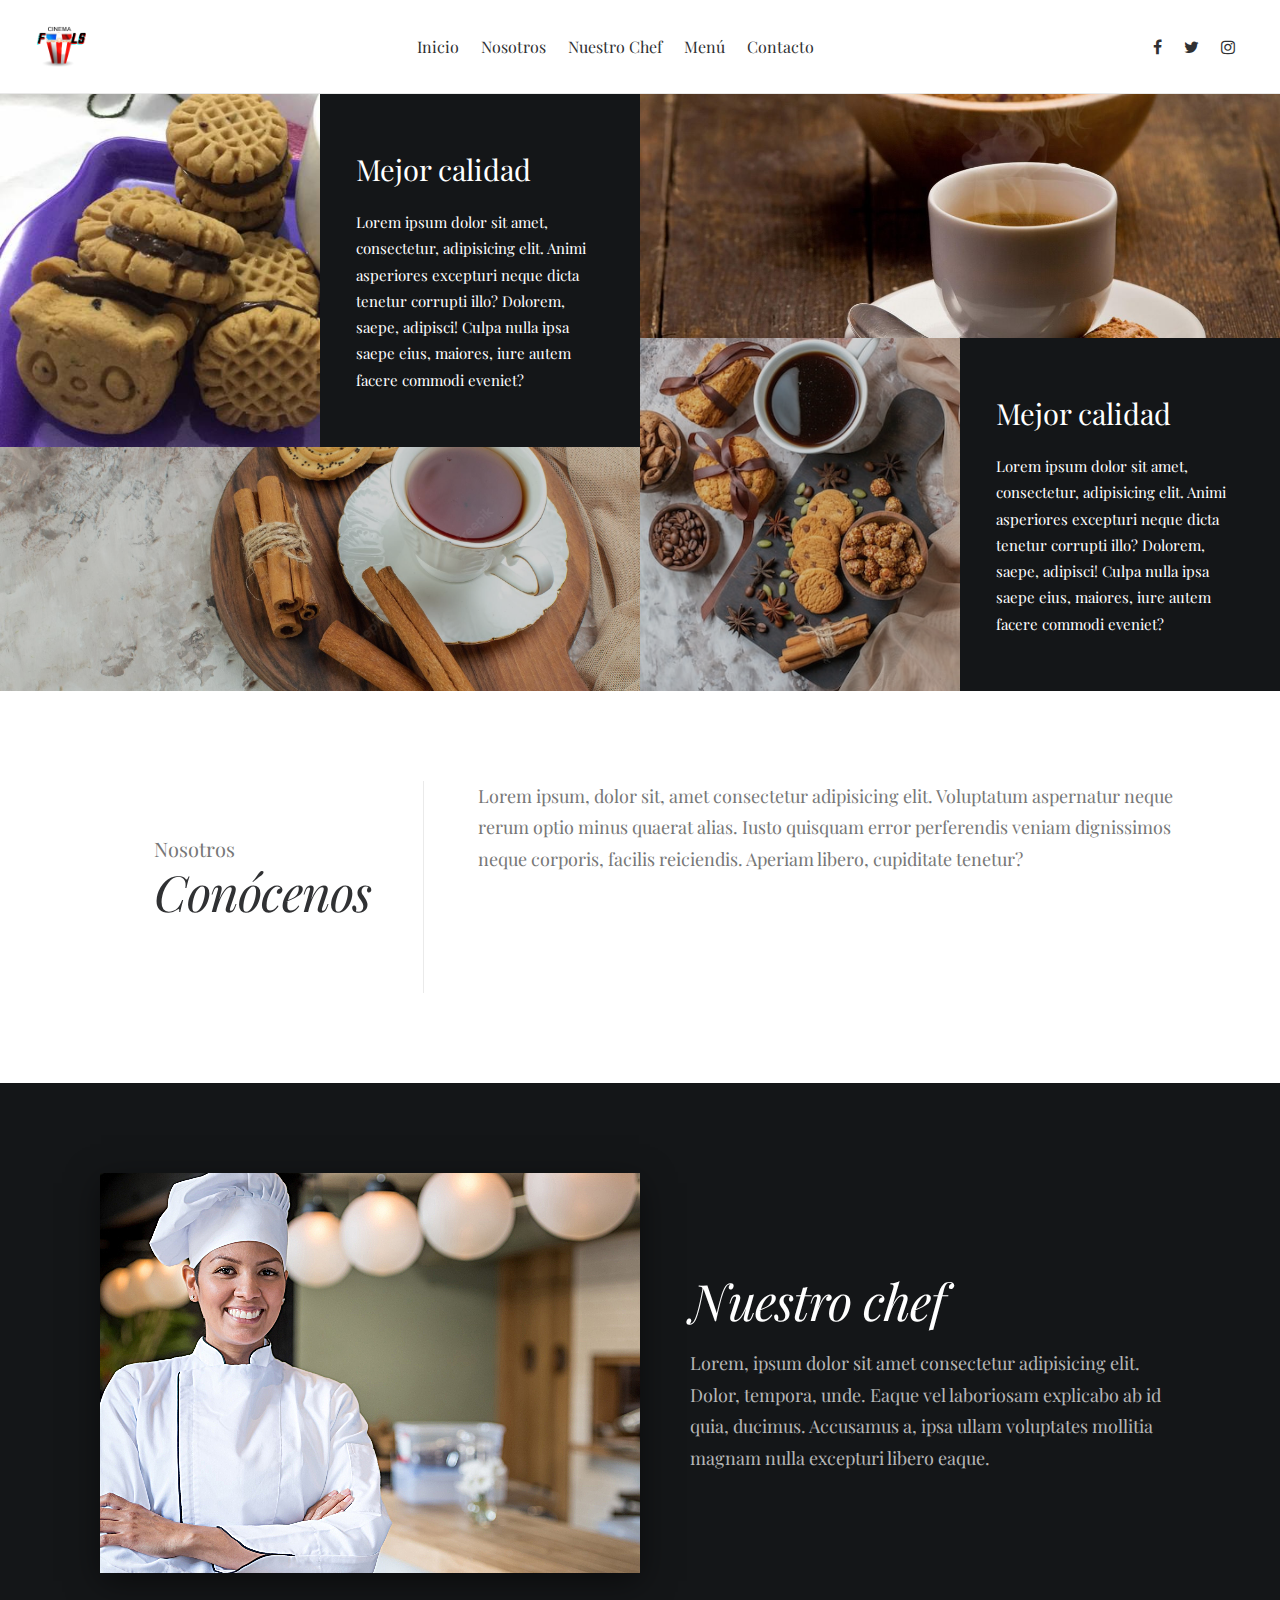
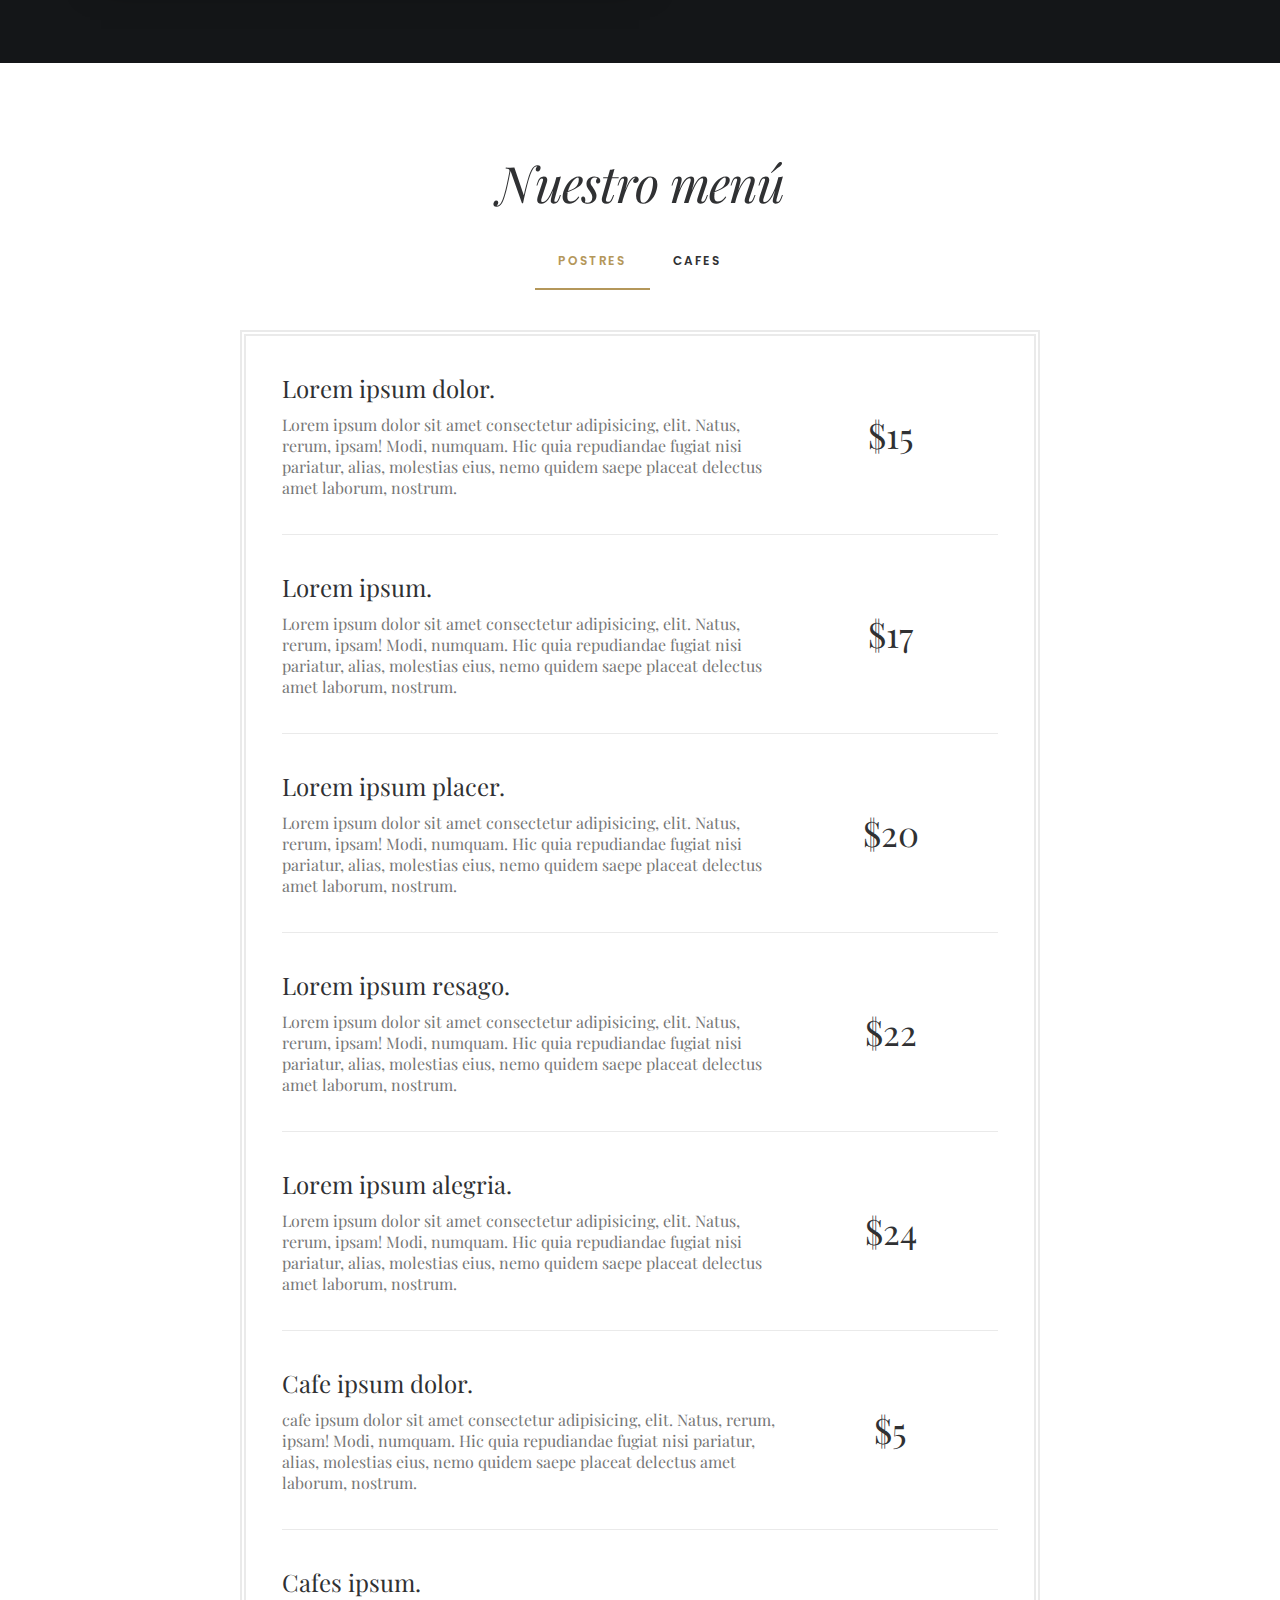
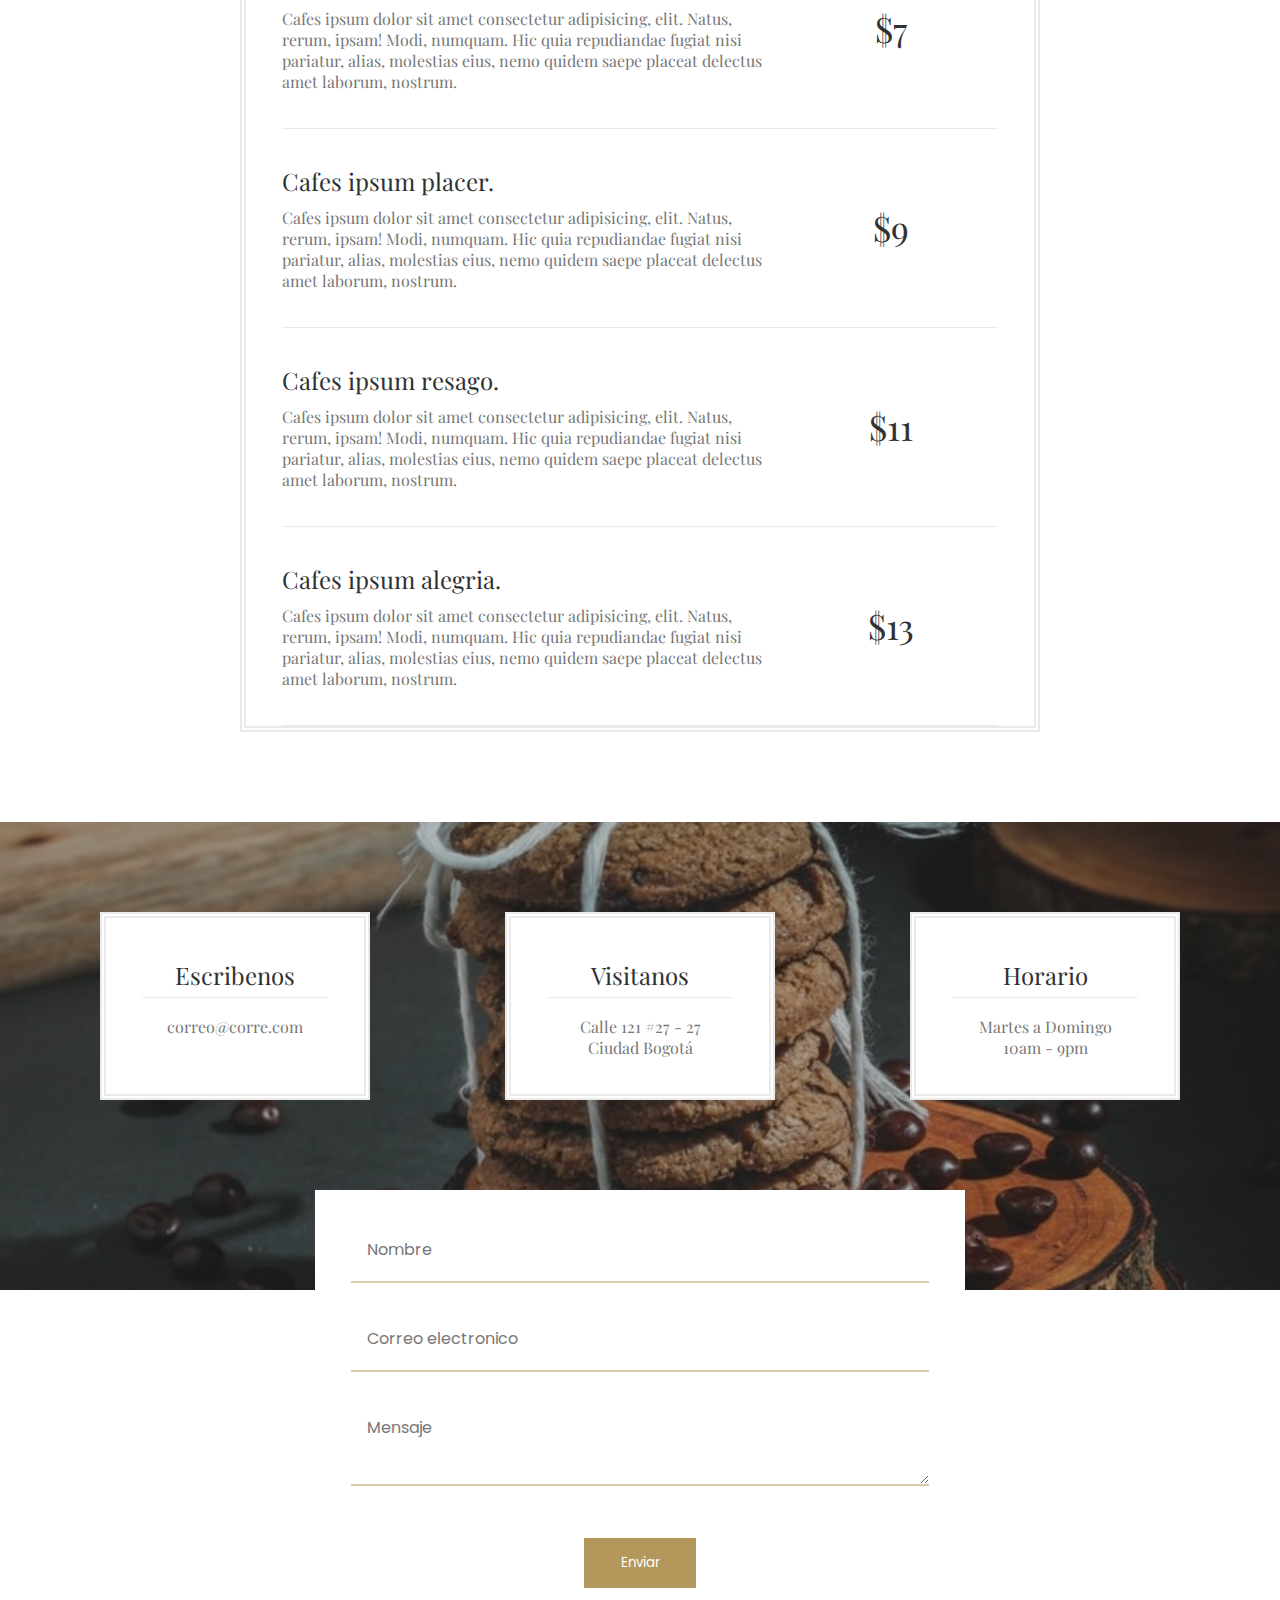
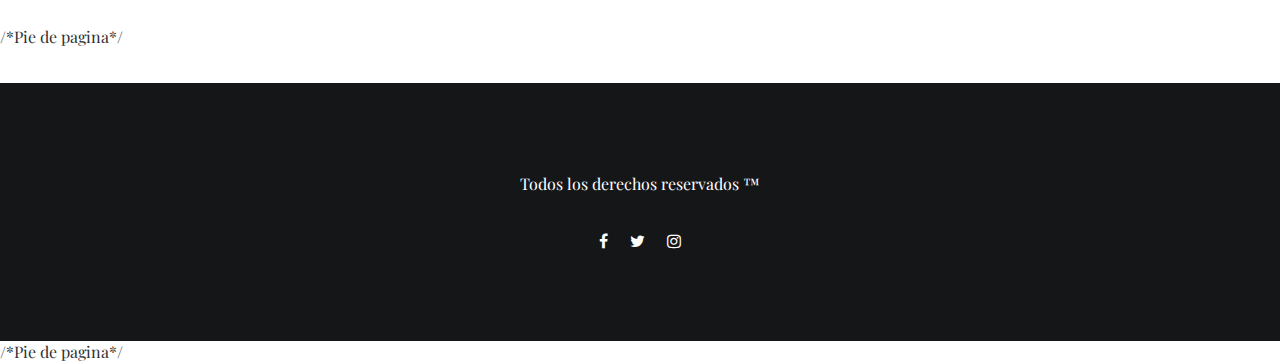
==== commit de5a9277: "code fix" ====
--- a/Pagina/Coffe and cake/index.html
+++ b/Pagina/Coffe and cake/index.html
@@ -17,7 +17,7 @@
 		
 		<div class="menu-bar-pc">
 			<a href="#" class="logo">
-				<img src="image/logo.jpg" alt="">
+				<img src="image/logo.png" alt="">
 			</a>
 
 			<nav class="menu-principal">
@@ -44,6 +44,41 @@
 			</div>
 		</div>
 
+			<div class="menu-bar-movil">
+				<a href="#" class="logo">
+					<img src="image/logo.jpg" alt="">
+				</a>
+
+				<div class="burger-menu" id="burger_menu">
+					<i class="fa fa-bars"></i>
+				</div>
+
+				<div class="slideMenu" id="slideMenu">
+
+					<div class="top-redes">
+						<a href="#">
+							<i class="fa fa-facebook"></i>	
+						</a>
+
+						<a href="#">
+							<i class="fa fa-twitter"></i>
+						</a>
+
+						<a href="#">
+							<i class="fa fa-instagram"></i>
+						</a>
+					</div>
+
+					<nav class="menu-principal">
+						<a href="#">Inicio</a>
+						<a href="#">Nosotros</a>
+						<a href="#">Nuestro Chef</a>
+						<a href="#">Menú</a>
+						<a href="#">Contacto</a>
+					</nav>
+				</div>
+			</div>
+
 	</header>
 
 	<!-- Main -->
@@ -314,6 +349,8 @@
 
 	</section> <!-- main -->
 
+/*Pie de pagina*/
+
 	<footer>
 		<p class="copyright">Todos los derechos reservados ™</p>
 		<div class="bottom-redes">
@@ -330,7 +367,9 @@
 				</a>
 
 			</div>
-	</footer>
+	</footer> /*Pie de pagina*/
+
+	<script src="js/lightbox.js"></script>
 	
 </body>
 </html>--- a/Pagina/Coffe and cake/css/estilos.css
+++ b/Pagina/Coffe and cake/css/estilos.css
@@ -81,6 +81,59 @@
 }
 header .menu-bar-pc .top-redes a {
   padding: 0 0.5625rem;
+}
+header .menu-bar-movil {
+  background: #fff;
+  width: 100%;
+  position: fixed;
+  z-index: 99;
+  top: 0;
+  padding: 0 2.25rem;
+  display: none;
+  -webkit-box-orient: horizontal;
+  -webkit-box-direction: normal;
+      -ms-flex-direction: row;
+          flex-direction: row;
+  -webkit-box-pack: justify;
+      -ms-flex-pack: justify;
+          justify-content: space-between;
+  -webkit-box-align: center;
+      -ms-flex-align: center;
+          align-items: center;
+  min-height: 5.875rem;
+  border-bottom: 1px solid #eaeaea;
+}
+header .menu-bar-movil .logo {
+  max-width: 3.125rem;
+}
+header .menu-bar-movil .burger-menu {
+  cursor: pointer;
+  font-size: 2.1875;
+}
+header .menu-bar-movil .slideMenu {
+  position: fixed;
+  top: 5.875rem;
+  left: -80%;
+  background: #fff;
+  text-align: center;
+  padding: 1.25rem 2.25rem;
+  width: 80%;
+  -webkit-transition: all 0.3s ease;
+  transition: all 0.3s ease;
+}
+header .menu-bar-movil .slideMenu.active {
+  left: 0;
+}
+header .menu-bar-movil .slideMenu .top-redes {
+  margin-bottom: 0.625rem;
+}
+header .menu-bar-movil .slideMenu .top-redes a {
+  padding: 0 0.5625rem;
+}
+header .menu-bar-movil .slideMenu .menu-principal a {
+  display: block;
+  padding: 0.0625rem 0;
+  border-top: 1px solid #eaeaea;
 }
 /*------------------------------------------------*/
 /*Main*/
@@ -569,6 +622,14 @@
   }
 }
 @media all and (max-width: 800px) {
+  header .menu-bar-pc {
+    display: none;
+  }
+  header .menu-bar-movil {
+    display: -webkit-box;
+    display: -ms-flexbox;
+    display: flex;
+  }
   .main .portada .col {
     width: 100%;
   }
